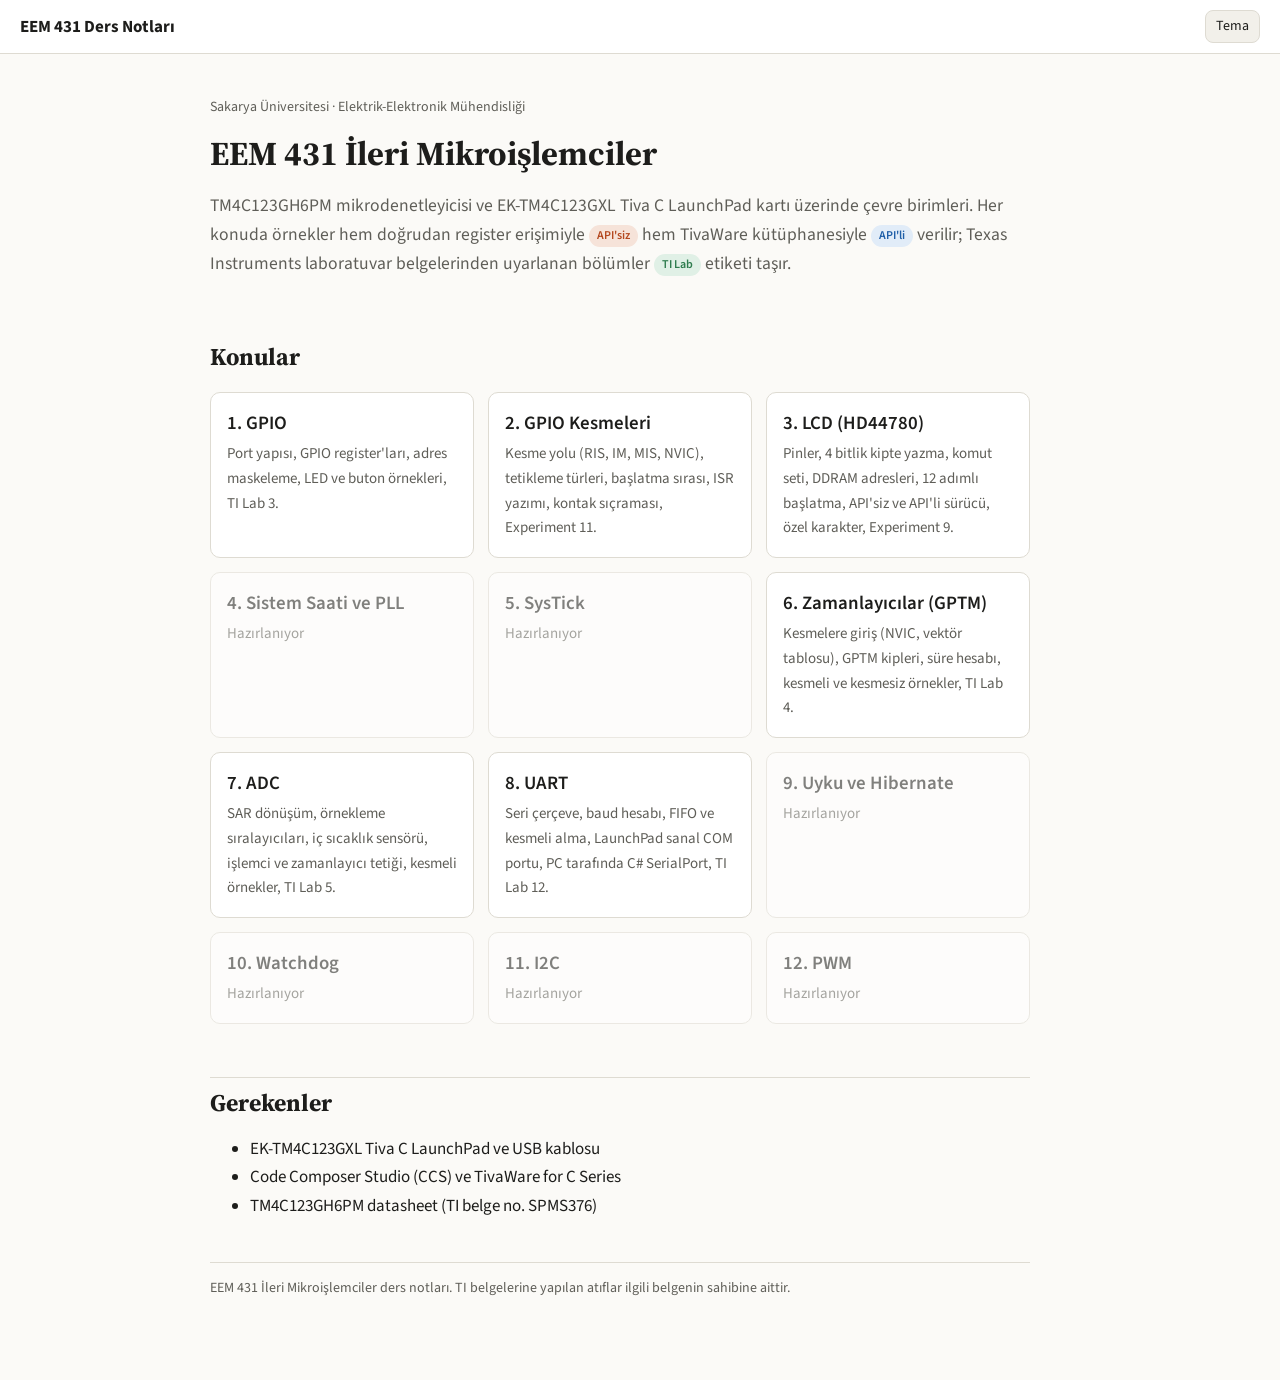
==== index.html @ 69fefe4c "LCD ders notu: HD44780 pinleri, 4 bitlik yazma, komut seti, DDRAM, başlatma, sürücüler, Experiment 9" ====
<!doctype html>
<html lang="tr">
<head>
<meta charset="utf-8">
<meta name="viewport" content="width=device-width,initial-scale=1">
<title>EEM 431 Ders Notları</title>
<meta name="description" content="EEM 431 İleri Mikroişlemciler — TM4C123GH6PM (Tiva C LaunchPad) ders notları: API'li ve API'siz örneklerle çevre birimleri.">
<link rel="preconnect" href="https://fonts.googleapis.com">
<link href="https://fonts.googleapis.com/css2?family=JetBrains+Mono:wght@400;600&family=Source+Sans+3:wght@400;600;700&family=Source+Serif+4:wght@700&display=swap" rel="stylesheet">
<link rel="stylesheet" href="assets/style.css">
<script src="assets/site.js" defer></script>
</head>
<body>
<header class="topbar"><a class="brand" href="./">EEM 431 Ders Notları</a><span class="spacer"></span><button class="theme-btn" type="button">Tema</button></header>
<div class="layout" style="grid-template-columns:minmax(0,1fr);max-width:900px">
<main>
  <p class="meta">Sakarya Üniversitesi · Elektrik-Elektronik Mühendisliği</p>
  <h1>EEM 431 İleri Mikroişlemciler</h1>
  <p class="lead">TM4C123GH6PM mikrodenetleyicisi ve EK-TM4C123GXL Tiva C LaunchPad kartı üzerinde çevre birimleri. Her konuda örnekler hem doğrudan register erişimiyle <span class="tag reg">API'siz</span> hem TivaWare kütüphanesiyle <span class="tag api">API'li</span> verilir; Texas Instruments laboratuvar belgelerinden uyarlanan bölümler <span class="tag ti">TI Lab</span> etiketi taşır.</p>

  <h2 style="border-top:0">Konular</h2>
  <div class="cards">
    <a class="card" href="gpio/"><h3>1. GPIO</h3><p>Port yapısı, GPIO register'ları, adres maskeleme, LED ve buton örnekleri, TI Lab 3.</p></a>
    <a class="card" href="gpio-kesme/"><h3>2. GPIO Kesmeleri</h3><p>Kesme yolu (RIS, IM, MIS, NVIC), tetikleme türleri, başlatma sırası, ISR yazımı, kontak sıçraması, Experiment 11.</p></a>
    <a class="card" href="lcd/"><h3>3. LCD (HD44780)</h3><p>Pinler, 4 bitlik kipte yazma, komut seti, DDRAM adresleri, 12 adımlı başlatma, API'siz ve API'li sürücü, özel karakter, Experiment 9.</p></a>
    <div class="card soon"><h3>4. Sistem Saati ve PLL</h3><p>Hazırlanıyor</p></div>
    <div class="card soon"><h3>5. SysTick</h3><p>Hazırlanıyor</p></div>
    <a class="card" href="timer/"><h3>6. Zamanlayıcılar (GPTM)</h3><p>Kesmelere giriş (NVIC, vektör tablosu), GPTM kipleri, süre hesabı, kesmeli ve kesmesiz örnekler, TI Lab 4.</p></a>
    <a class="card" href="adc/"><h3>7. ADC</h3><p>SAR dönüşüm, örnekleme sıralayıcıları, iç sıcaklık sensörü, işlemci ve zamanlayıcı tetiği, kesmeli örnekler, TI Lab 5.</p></a>
    <a class="card" href="uart/"><h3>8. UART</h3><p>Seri çerçeve, baud hesabı, FIFO ve kesmeli alma, LaunchPad sanal COM portu, PC tarafında C# SerialPort, TI Lab 12.</p></a>
    <div class="card soon"><h3>9. Uyku ve Hibernate</h3><p>Hazırlanıyor</p></div>
    <div class="card soon"><h3>10. Watchdog</h3><p>Hazırlanıyor</p></div>
    <div class="card soon"><h3>11. I2C</h3><p>Hazırlanıyor</p></div>
    <div class="card soon"><h3>12. PWM</h3><p>Hazırlanıyor</p></div>
  </div>

  <h2>Gerekenler</h2>
  <ul>
    <li>EK-TM4C123GXL Tiva C LaunchPad ve USB kablosu</li>
    <li>Code Composer Studio (CCS) ve TivaWare for C Series</li>
    <li>TM4C123GH6PM datasheet (TI belge no. SPMS376)</li>
  </ul>
  <footer>EEM 431 İleri Mikroişlemciler ders notları. TI belgelerine yapılan atıflar ilgili belgenin sahibine aittir.</footer>
</main>
</div>
</body>
</html>
---- assets/style.css ----
/* EEM 431 ders notları — ortak stil */
:root{
  --bg:#fbfaf7; --surface:#ffffff; --surface-2:#f2f0ea; --text:#1d1d1b; --muted:#5f5e58;
  --line:#dedbd2; --accent:#b4481f; --accent-soft:#f6e3d9; --link:#1f5fa8;
  --ok:#2f7d4f; --ok-soft:#e0f0e6; --warn:#9a6a00; --warn-soft:#fbf0d4; --info:#1f5fa8; --info-soft:#e1ecf8;
  --code-bg:#f5f3ee; --code-text:#2a2a28;
  --fig-stroke:#2b2b29; --fig-fill:#ffffff; --fig-fill-2:#efece4; --fig-accent:#b4481f; --fig-blue:#1f5fa8; --fig-green:#2f7d4f; --fig-muted:#76746c;
  --mono:"JetBrains Mono",ui-monospace,SFMono-Regular,Menlo,Consolas,monospace;
  --sans:"Source Sans 3",system-ui,-apple-system,"Segoe UI",Roboto,sans-serif;
  --serif:"Source Serif 4",Georgia,serif;
}
@media (prefers-color-scheme: dark){
  :root:not([data-theme="light"]){
    --bg:#161614; --surface:#1e1e1c; --surface-2:#262624; --text:#ecebe6; --muted:#a6a49c;
    --line:#3a3936; --accent:#e9875d; --accent-soft:#3b2a22; --link:#7fb2ec;
    --ok:#7cc79a; --ok-soft:#1f3328; --warn:#e3b65a; --warn-soft:#352c17; --info:#7fb2ec; --info-soft:#1d2a3a;
    --code-bg:#22221f; --code-text:#e4e2dc;
    --fig-stroke:#e4e2dc; --fig-fill:#1e1e1c; --fig-fill-2:#2c2b28; --fig-accent:#e9875d; --fig-blue:#7fb2ec; --fig-green:#7cc79a; --fig-muted:#a6a49c;
  }
}
:root[data-theme="dark"]{
  --bg:#161614; --surface:#1e1e1c; --surface-2:#262624; --text:#ecebe6; --muted:#a6a49c;
  --line:#3a3936; --accent:#e9875d; --accent-soft:#3b2a22; --link:#7fb2ec;
  --ok:#7cc79a; --ok-soft:#1f3328; --warn:#e3b65a; --warn-soft:#352c17; --info:#7fb2ec; --info-soft:#1d2a3a;
  --code-bg:#22221f; --code-text:#e4e2dc;
  --fig-stroke:#e4e2dc; --fig-fill:#1e1e1c; --fig-fill-2:#2c2b28; --fig-accent:#e9875d; --fig-blue:#7fb2ec; --fig-green:#7cc79a; --fig-muted:#a6a49c;
}
*{box-sizing:border-box}
html{scroll-behavior:smooth;scroll-padding-top:72px}
body{margin:0;font-variant-ligatures:no-common-ligatures;background:var(--bg);color:var(--text);font:17px/1.65 var(--sans);-webkit-text-size-adjust:100%}
a{color:var(--link)}
.topbar{position:sticky;top:0;z-index:10;display:flex;align-items:center;gap:12px;padding:10px 20px;background:var(--surface);border-bottom:1px solid var(--line)}
.topbar .brand{font-weight:700;text-decoration:none;color:var(--text);white-space:nowrap}
.topbar .crumb{color:var(--muted);font-size:15px;overflow:hidden;text-overflow:ellipsis;white-space:nowrap}
.topbar .spacer{flex:1}
.theme-btn{border:1px solid var(--line);background:var(--surface-2);color:var(--text);border-radius:8px;padding:4px 10px;font:inherit;font-size:14px;cursor:pointer}
.layout{display:grid;grid-template-columns:250px minmax(0,1fr);gap:40px;max-width:1180px;margin:0 auto;padding:28px 20px 80px}
.toc{position:sticky;top:76px;align-self:start;max-height:calc(100vh - 96px);overflow:auto;font-size:15px}
.toc h2{font-size:13px;text-transform:uppercase;letter-spacing:.06em;color:var(--muted);margin:0 0 8px}
.toc ol{list-style:none;margin:0;padding:0}
.toc li a{display:block;padding:4px 10px;border-left:2px solid var(--line);color:var(--muted);text-decoration:none}
.toc li a:hover,.toc li a.active{color:var(--accent);border-left-color:var(--accent)}
.toc li li a{padding-left:22px;font-size:14px}
main{min-width:0;max-width:820px}
h1{font:700 2.1rem/1.2 var(--serif);margin:.2em 0 .3em}
h2{font:700 1.5rem/1.3 var(--serif);margin:2.2em 0 .6em;padding-top:.4em;border-top:1px solid var(--line)}
h3{font:600 1.18rem/1.35 var(--sans);margin:1.8em 0 .5em}
h4{font:600 1rem/1.4 var(--sans);margin:1.4em 0 .4em;color:var(--muted)}
.lead{font-size:1.1rem;color:var(--muted)}
.meta{color:var(--muted);font-size:14px}
code{font:0.88em var(--mono);font-variant-ligatures:none;background:var(--code-bg);padding:.1em .35em;border-radius:4px;overflow-wrap:anywhere}
pre{font-variant-ligatures:none;background:var(--code-bg);color:var(--code-text);border:1px solid var(--line);border-radius:10px;padding:14px 16px;overflow:auto;font:14px/1.55 var(--mono);margin:.8em 0 1.2em}
pre code{background:none;padding:0;font-size:inherit;overflow-wrap:normal}
/* highlight.js renkleri — tema değişkenlerine bağlı (ayrı hljs teması yüklenmez) */
:root{--hl-kw:#a1349a;--hl-type:#1f5fa8;--hl-str:#2f7d4f;--hl-num:#b4481f;--hl-com:#7a786f;--hl-meta:#8a5a00;--hl-fn:#5b3fb0}
@media (prefers-color-scheme: dark){:root:not([data-theme="light"]){--hl-kw:#e08bd8;--hl-type:#7fb2ec;--hl-str:#8fd1a6;--hl-num:#f0a07a;--hl-com:#8f8d85;--hl-meta:#e3b65a;--hl-fn:#b9a4f5}}
:root[data-theme="dark"]{--hl-kw:#e08bd8;--hl-type:#7fb2ec;--hl-str:#8fd1a6;--hl-num:#f0a07a;--hl-com:#8f8d85;--hl-meta:#e3b65a;--hl-fn:#b9a4f5}
.hljs{background:none;color:var(--code-text)}
.hljs-keyword,.hljs-built_in,.hljs-literal{color:var(--hl-kw)}
.hljs-type{color:var(--hl-type)}
.hljs-string{color:var(--hl-str)}
.hljs-number{color:var(--hl-num)}
.hljs-comment{color:var(--hl-com);font-style:italic}
.hljs-meta,.hljs-meta .hljs-keyword{color:var(--hl-meta)}
.hljs-meta .hljs-string{color:var(--hl-str)}
.hljs-title,.hljs-title.function_{color:var(--hl-fn)}
.code-head{display:flex;justify-content:space-between;align-items:center;gap:8px;margin:1.2em 0 -.6em;font-size:13px;color:var(--muted)}
.code-head .file{font-family:var(--mono)}
.tag{display:inline-block;font-size:12px;font-weight:600;padding:1px 8px;border-radius:999px;vertical-align:middle}
.tag.reg{background:var(--accent-soft);color:var(--accent)}
.tag.api{background:var(--info-soft);color:var(--info)}
.tag.ti{background:var(--ok-soft);color:var(--ok)}
.box{border:1px solid var(--line);border-left:4px solid var(--info);background:var(--info-soft);border-radius:8px;padding:12px 16px;margin:1.2em 0}
.box>:first-child{margin-top:0}.box>:last-child{margin-bottom:0}
.box.goal{border-left-color:var(--accent);background:var(--accent-soft)}
.box.warn{border-left-color:var(--warn);background:var(--warn-soft)}
.box.ok{border-left-color:var(--ok);background:var(--ok-soft)}
.box .box-title{font-weight:700;display:block;margin-bottom:4px}
table{border-collapse:collapse;width:100%;margin:1em 0 1.4em;font-size:15px;display:block;overflow-x:auto}
th,td{border:1px solid var(--line);padding:6px 10px;text-align:left;vertical-align:top}
th{background:var(--surface-2)}
figure{margin:1.6em 0;background:var(--surface);border:1px solid var(--line);border-radius:10px;padding:14px}
figure svg,figure img{display:block;width:100%;height:auto;max-width:100%}
figure svg text{font-variant-ligatures:none}
.fig-scroll-hint{display:none;font-size:13px;color:var(--muted);margin:0 0 6px}
figcaption{font-size:14px;color:var(--muted);margin-top:8px}
.compare{display:grid;grid-template-columns:1fr 1fr;gap:16px}
.compare>div{min-width:0}
.cards{display:grid;grid-template-columns:repeat(auto-fill,minmax(240px,1fr));gap:14px;margin:1.2em 0}
.card{display:block;background:var(--surface);border:1px solid var(--line);border-radius:10px;padding:16px;text-decoration:none;color:var(--text)}
.card:hover{border-color:var(--accent)}
.card.soon{opacity:.55;pointer-events:none}
.card h3{margin:.1em 0 .3em}
.card p{margin:0;color:var(--muted);font-size:15px}
footer{border-top:1px solid var(--line);margin-top:3em;padding-top:1em;color:var(--muted);font-size:14px}
@media (max-width:900px){
  .layout{grid-template-columns:minmax(0,1fr);gap:0;padding:20px 16px 60px}
  .toc{position:static;max-height:none;border:1px solid var(--line);border-radius:10px;padding:12px;margin-bottom:20px;background:var(--surface)}
  .compare{grid-template-columns:minmax(0,1fr)}
  h1{font-size:1.7rem}
  .topbar{padding:10px 16px}
  .topbar .crumb{display:none}
}
@media (max-width:600px){
  figure{overflow-x:auto}
  figure svg,figure img.fig{min-width:620px}
  figure figcaption{position:sticky;left:0;max-width:calc(100vw - 62px)}
}
@media print{.topbar,.toc{display:none}.layout{display:block}pre{white-space:pre-wrap}}
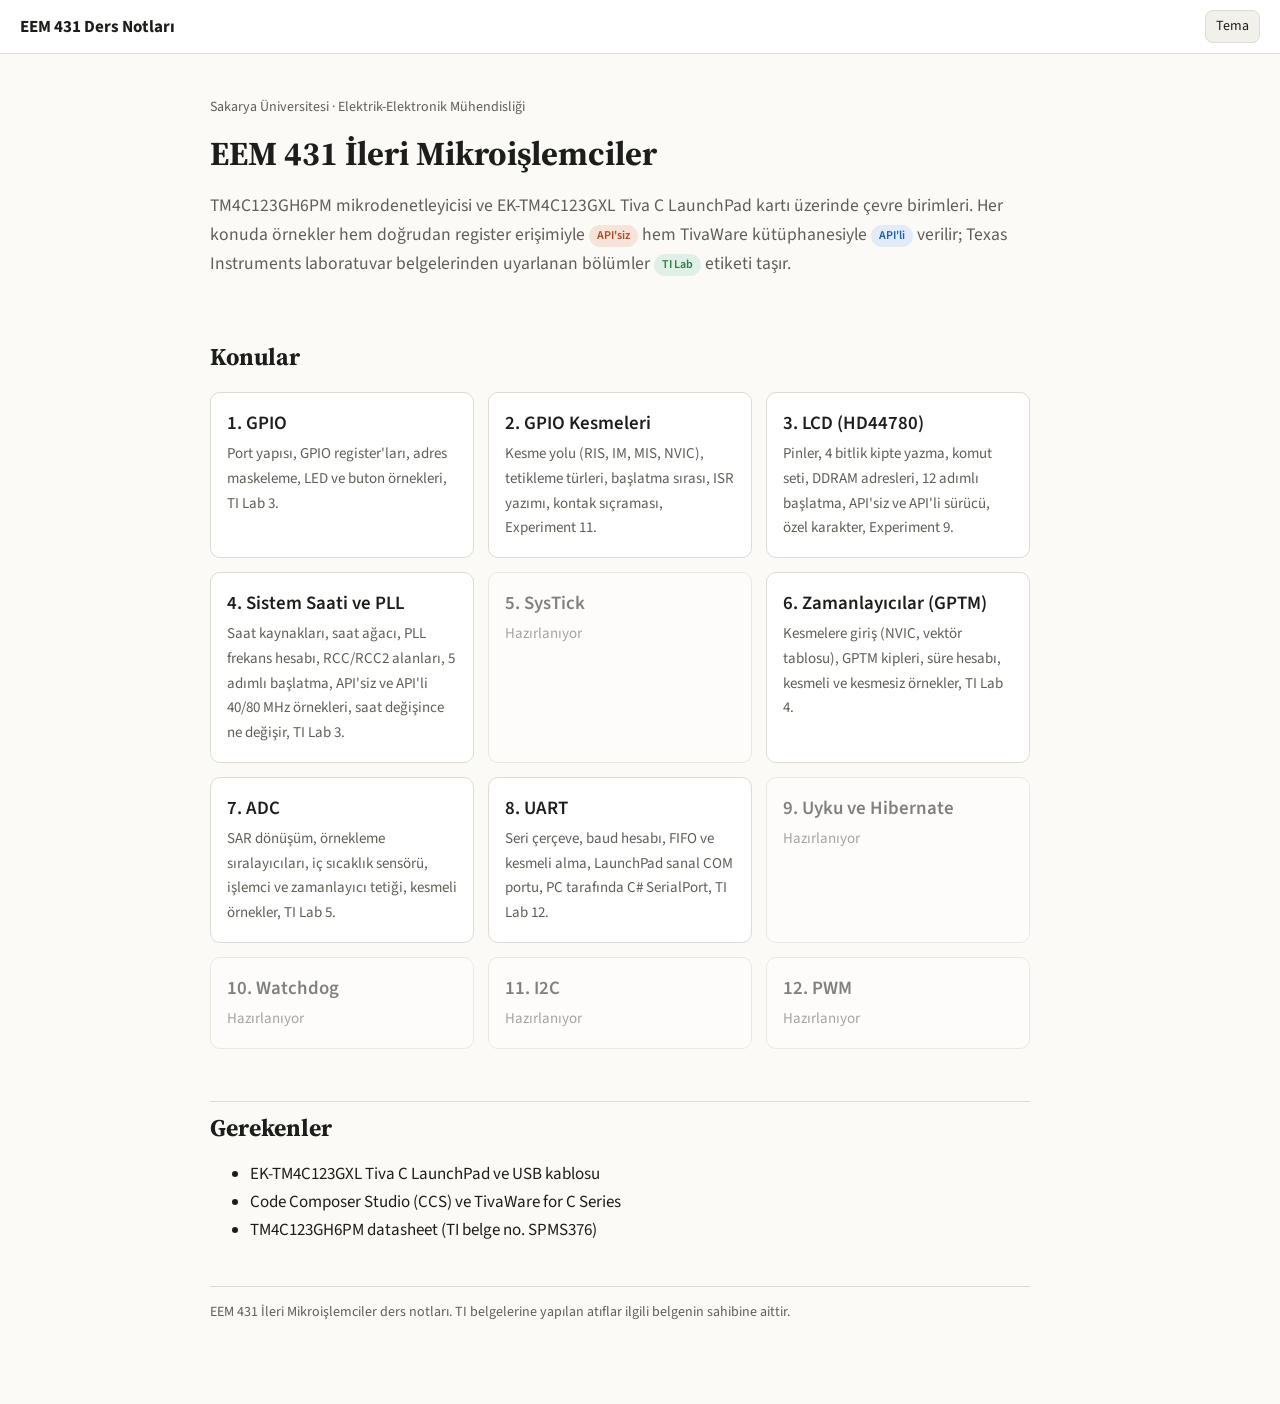
==== commit 4ae9461f: "Sistem Saati ve PLL ders notu: saat kaynakları, saat ağacı, PLL frekans hesabı, RCC/RCC2, başlatma, " ====
--- a/index.html
+++ b/index.html
@@ -23,7 +23,7 @@
     <a class="card" href="gpio/"><h3>1. GPIO</h3><p>Port yapısı, GPIO register'ları, adres maskeleme, LED ve buton örnekleri, TI Lab 3.</p></a>
     <a class="card" href="gpio-kesme/"><h3>2. GPIO Kesmeleri</h3><p>Kesme yolu (RIS, IM, MIS, NVIC), tetikleme türleri, başlatma sırası, ISR yazımı, kontak sıçraması, Experiment 11.</p></a>
     <a class="card" href="lcd/"><h3>3. LCD (HD44780)</h3><p>Pinler, 4 bitlik kipte yazma, komut seti, DDRAM adresleri, 12 adımlı başlatma, API'siz ve API'li sürücü, özel karakter, Experiment 9.</p></a>
-    <div class="card soon"><h3>4. Sistem Saati ve PLL</h3><p>Hazırlanıyor</p></div>
+    <a class="card" href="saat-pll/"><h3>4. Sistem Saati ve PLL</h3><p>Saat kaynakları, saat ağacı, PLL frekans hesabı, RCC/RCC2 alanları, 5 adımlı başlatma, API'siz ve API'li 40/80 MHz örnekleri, saat değişince ne değişir, TI Lab 3.</p></a>
     <div class="card soon"><h3>5. SysTick</h3><p>Hazırlanıyor</p></div>
     <a class="card" href="timer/"><h3>6. Zamanlayıcılar (GPTM)</h3><p>Kesmelere giriş (NVIC, vektör tablosu), GPTM kipleri, süre hesabı, kesmeli ve kesmesiz örnekler, TI Lab 4.</p></a>
     <a class="card" href="adc/"><h3>7. ADC</h3><p>SAR dönüşüm, örnekleme sıralayıcıları, iç sıcaklık sensörü, işlemci ve zamanlayıcı tetiği, kesmeli örnekler, TI Lab 5.</p></a>
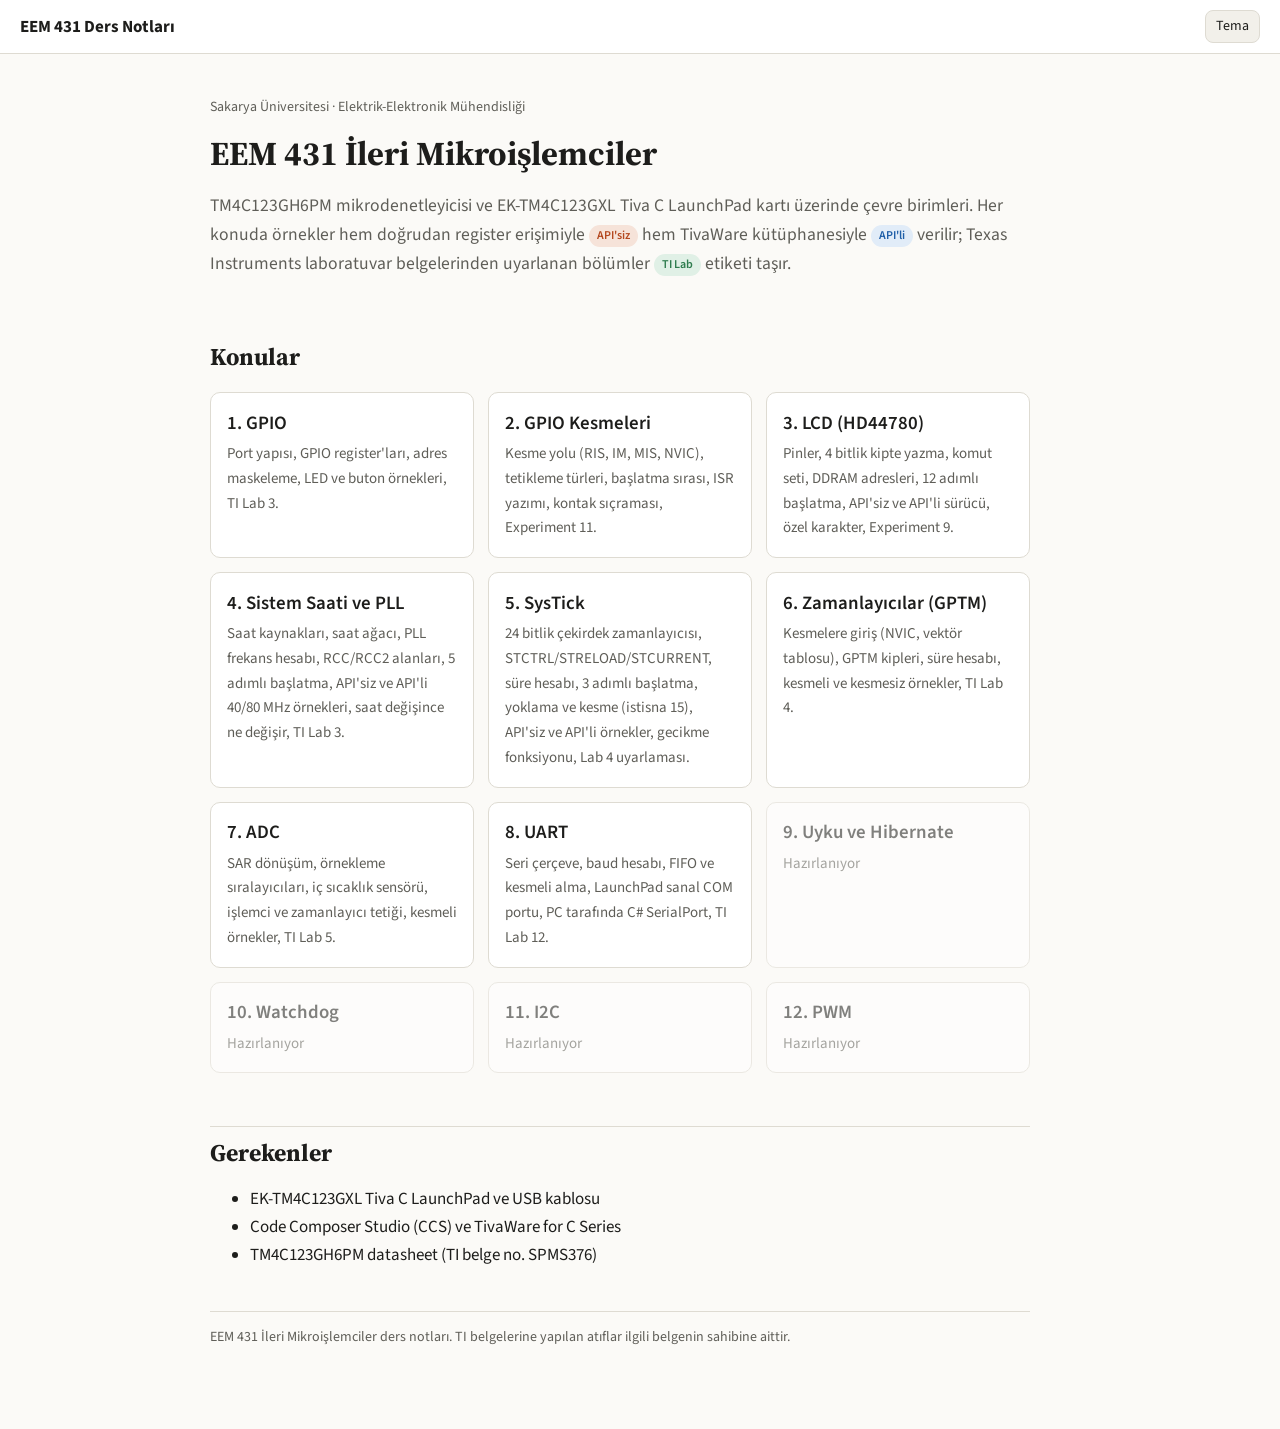
==== commit 495d09e9: "SysTick ders notu: registerlar, süre hesabı, başlatma, yoklama ve kesme, API'siz ve API'li örnekler," ====
--- a/index.html
+++ b/index.html
@@ -24,7 +24,7 @@
     <a class="card" href="gpio-kesme/"><h3>2. GPIO Kesmeleri</h3><p>Kesme yolu (RIS, IM, MIS, NVIC), tetikleme türleri, başlatma sırası, ISR yazımı, kontak sıçraması, Experiment 11.</p></a>
     <a class="card" href="lcd/"><h3>3. LCD (HD44780)</h3><p>Pinler, 4 bitlik kipte yazma, komut seti, DDRAM adresleri, 12 adımlı başlatma, API'siz ve API'li sürücü, özel karakter, Experiment 9.</p></a>
     <a class="card" href="saat-pll/"><h3>4. Sistem Saati ve PLL</h3><p>Saat kaynakları, saat ağacı, PLL frekans hesabı, RCC/RCC2 alanları, 5 adımlı başlatma, API'siz ve API'li 40/80 MHz örnekleri, saat değişince ne değişir, TI Lab 3.</p></a>
-    <div class="card soon"><h3>5. SysTick</h3><p>Hazırlanıyor</p></div>
+    <a class="card" href="systick/"><h3>5. SysTick</h3><p>24 bitlik çekirdek zamanlayıcısı, STCTRL/STRELOAD/STCURRENT, süre hesabı, 3 adımlı başlatma, yoklama ve kesme (istisna 15), API'siz ve API'li örnekler, gecikme fonksiyonu, Lab 4 uyarlaması.</p></a>
     <a class="card" href="timer/"><h3>6. Zamanlayıcılar (GPTM)</h3><p>Kesmelere giriş (NVIC, vektör tablosu), GPTM kipleri, süre hesabı, kesmeli ve kesmesiz örnekler, TI Lab 4.</p></a>
     <a class="card" href="adc/"><h3>7. ADC</h3><p>SAR dönüşüm, örnekleme sıralayıcıları, iç sıcaklık sensörü, işlemci ve zamanlayıcı tetiği, kesmeli örnekler, TI Lab 5.</p></a>
     <a class="card" href="uart/"><h3>8. UART</h3><p>Seri çerçeve, baud hesabı, FIFO ve kesmeli alma, LaunchPad sanal COM portu, PC tarafında C# SerialPort, TI Lab 12.</p></a>
--- a/assets/style.css
+++ b/assets/style.css
@@ -65,7 +65,7 @@
 .hljs-meta .hljs-string{color:var(--hl-str)}
 .hljs-title,.hljs-title.function_{color:var(--hl-fn)}
 .code-head{display:flex;justify-content:space-between;align-items:center;gap:8px;margin:1.2em 0 -.6em;font-size:13px;color:var(--muted)}
-.code-head .file{font-family:var(--mono)}
+.code-head .file{font-family:var(--mono);min-width:0;overflow-wrap:anywhere}
 .tag{display:inline-block;font-size:12px;font-weight:600;padding:1px 8px;border-radius:999px;vertical-align:middle}
 .tag.reg{background:var(--accent-soft);color:var(--accent)}
 .tag.api{background:var(--info-soft);color:var(--info)}
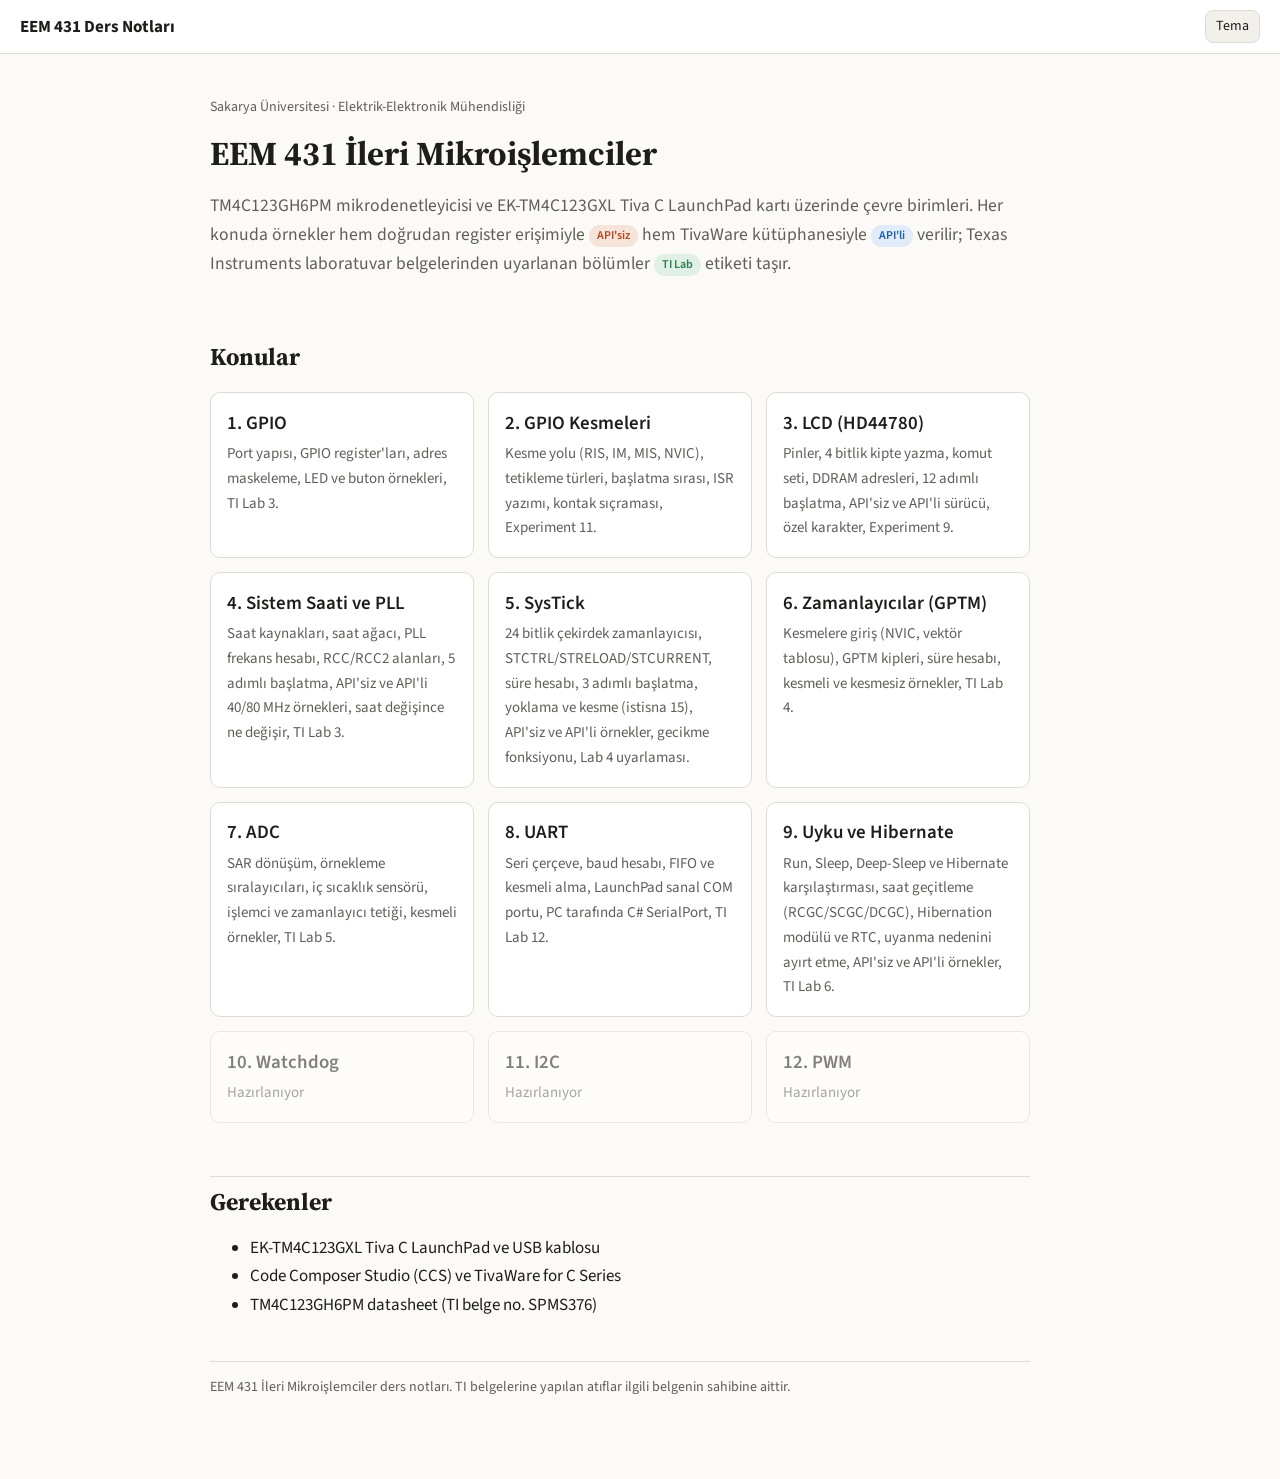
==== commit f6a455e0: "Uyku/Hibernate ders notu: Run/Sleep/Deep-Sleep/Hibernate, saat geçitleme, Hibernation modülü ve RTC," ====
--- a/index.html
+++ b/index.html
@@ -28,7 +28,7 @@
     <a class="card" href="timer/"><h3>6. Zamanlayıcılar (GPTM)</h3><p>Kesmelere giriş (NVIC, vektör tablosu), GPTM kipleri, süre hesabı, kesmeli ve kesmesiz örnekler, TI Lab 4.</p></a>
     <a class="card" href="adc/"><h3>7. ADC</h3><p>SAR dönüşüm, örnekleme sıralayıcıları, iç sıcaklık sensörü, işlemci ve zamanlayıcı tetiği, kesmeli örnekler, TI Lab 5.</p></a>
     <a class="card" href="uart/"><h3>8. UART</h3><p>Seri çerçeve, baud hesabı, FIFO ve kesmeli alma, LaunchPad sanal COM portu, PC tarafında C# SerialPort, TI Lab 12.</p></a>
-    <div class="card soon"><h3>9. Uyku ve Hibernate</h3><p>Hazırlanıyor</p></div>
+    <a class="card" href="uyku-hibernate/"><h3>9. Uyku ve Hibernate</h3><p>Run, Sleep, Deep-Sleep ve Hibernate karşılaştırması, saat geçitleme (RCGC/SCGC/DCGC), Hibernation modülü ve RTC, uyanma nedenini ayırt etme, API'siz ve API'li örnekler, TI Lab 6.</p></a>
     <div class="card soon"><h3>10. Watchdog</h3><p>Hazırlanıyor</p></div>
     <div class="card soon"><h3>11. I2C</h3><p>Hazırlanıyor</p></div>
     <div class="card soon"><h3>12. PWM</h3><p>Hazırlanıyor</p></div>
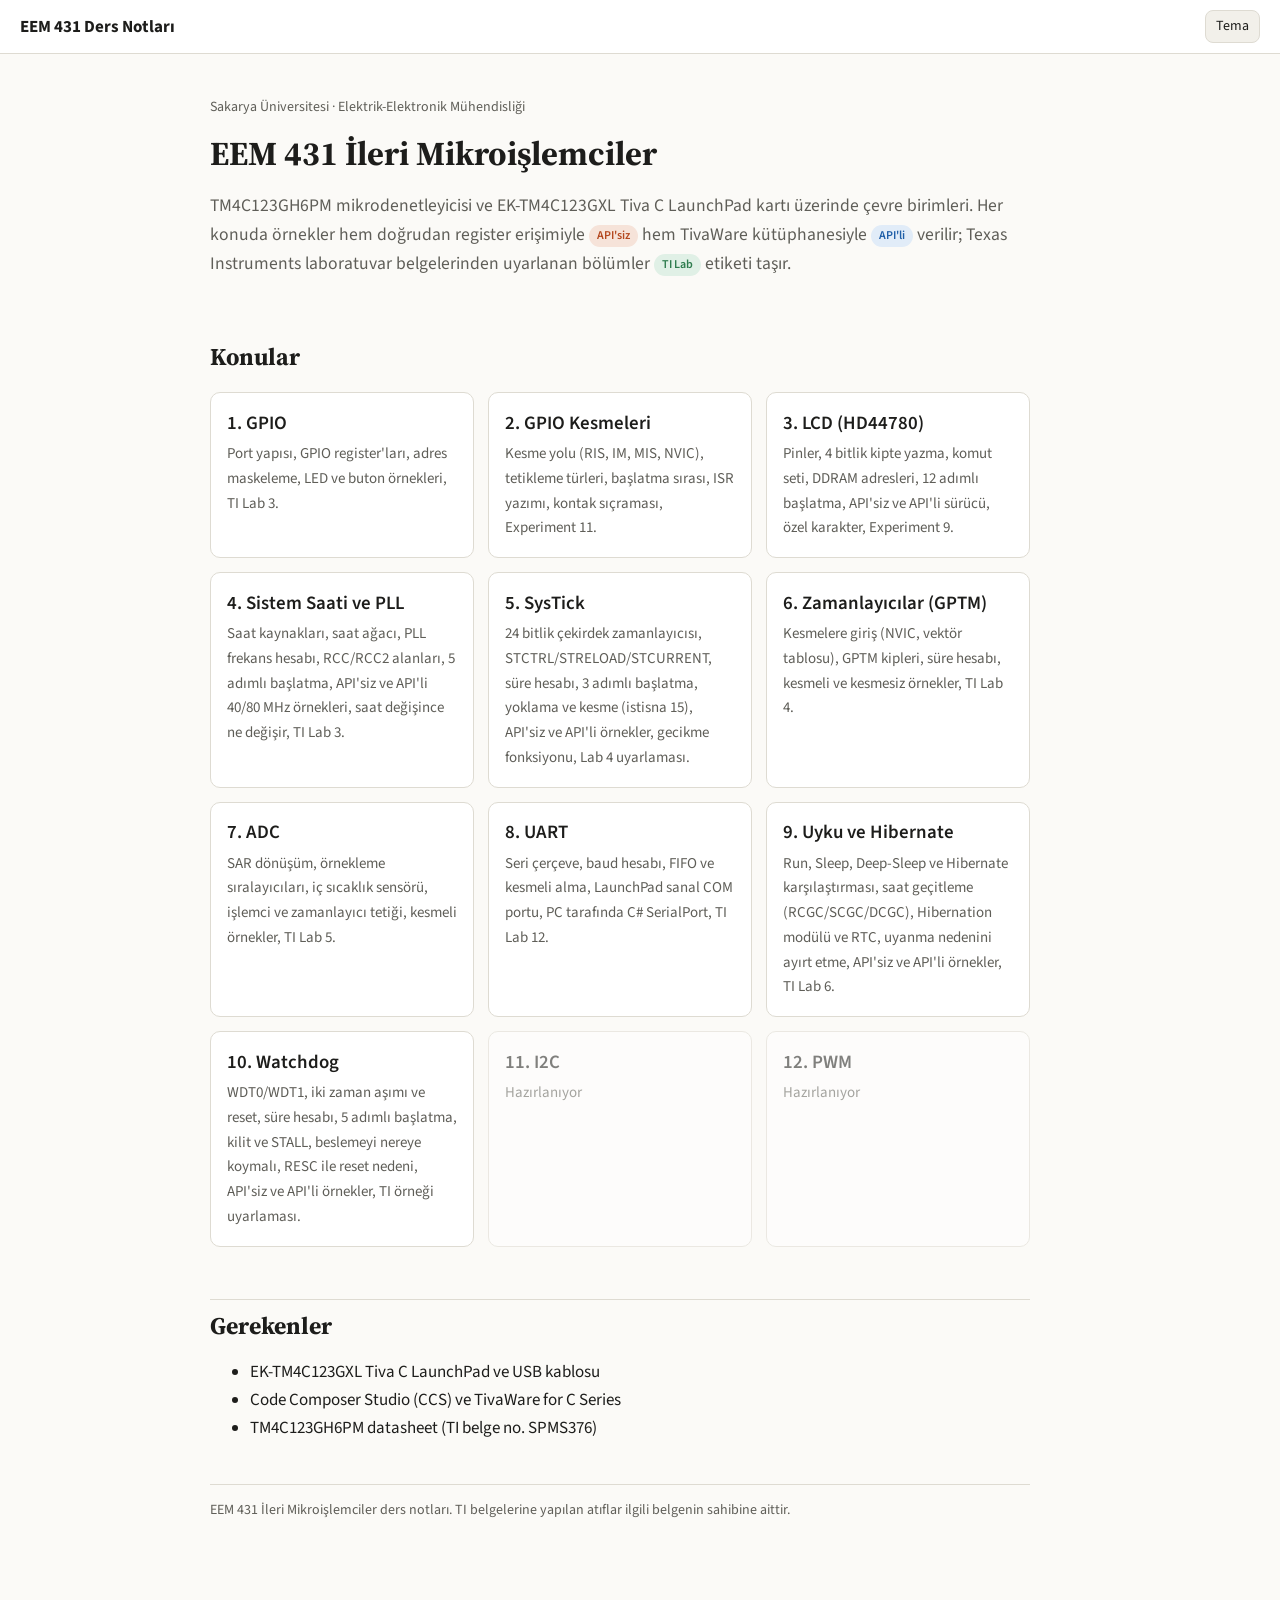
==== commit 12b22da7: "Watchdog ders notu: WDT0/WDT1, iki zaman aşımı, başlatma, kilit ve STALL, besleme yeri, RESC, TI örn" ====
--- a/index.html
+++ b/index.html
@@ -29,7 +29,7 @@
     <a class="card" href="adc/"><h3>7. ADC</h3><p>SAR dönüşüm, örnekleme sıralayıcıları, iç sıcaklık sensörü, işlemci ve zamanlayıcı tetiği, kesmeli örnekler, TI Lab 5.</p></a>
     <a class="card" href="uart/"><h3>8. UART</h3><p>Seri çerçeve, baud hesabı, FIFO ve kesmeli alma, LaunchPad sanal COM portu, PC tarafında C# SerialPort, TI Lab 12.</p></a>
     <a class="card" href="uyku-hibernate/"><h3>9. Uyku ve Hibernate</h3><p>Run, Sleep, Deep-Sleep ve Hibernate karşılaştırması, saat geçitleme (RCGC/SCGC/DCGC), Hibernation modülü ve RTC, uyanma nedenini ayırt etme, API'siz ve API'li örnekler, TI Lab 6.</p></a>
-    <div class="card soon"><h3>10. Watchdog</h3><p>Hazırlanıyor</p></div>
+    <a class="card" href="watchdog/"><h3>10. Watchdog</h3><p>WDT0/WDT1, iki zaman aşımı ve reset, süre hesabı, 5 adımlı başlatma, kilit ve STALL, beslemeyi nereye koymalı, RESC ile reset nedeni, API'siz ve API'li örnekler, TI örneği uyarlaması.</p></a>
     <div class="card soon"><h3>11. I2C</h3><p>Hazırlanıyor</p></div>
     <div class="card soon"><h3>12. PWM</h3><p>Hazırlanıyor</p></div>
   </div>
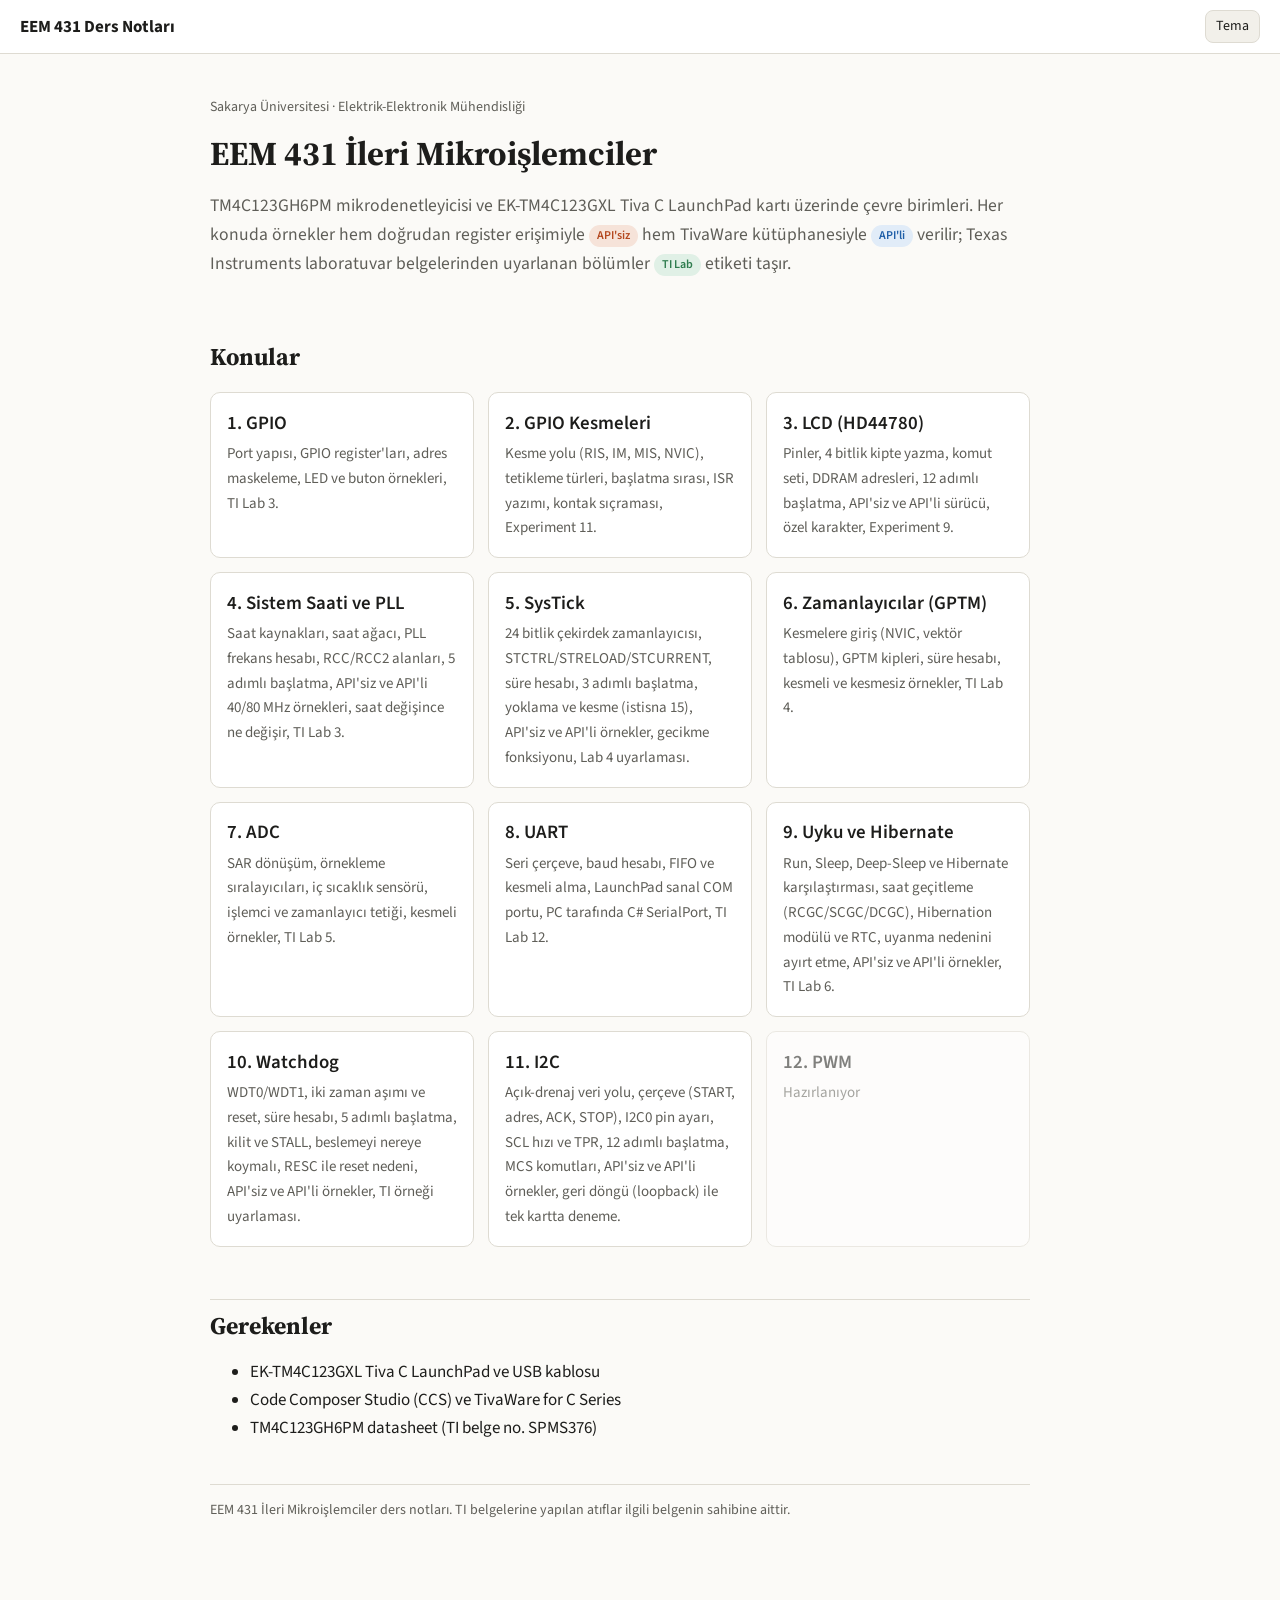
==== commit b017dedf: "I2C ders notu: veri yolu ve çerçeve, I2C0 pin ayarı, SCL/TPR, başlatma, MCS komutları, loopback uyar" ====
--- a/index.html
+++ b/index.html
@@ -30,7 +30,7 @@
     <a class="card" href="uart/"><h3>8. UART</h3><p>Seri çerçeve, baud hesabı, FIFO ve kesmeli alma, LaunchPad sanal COM portu, PC tarafında C# SerialPort, TI Lab 12.</p></a>
     <a class="card" href="uyku-hibernate/"><h3>9. Uyku ve Hibernate</h3><p>Run, Sleep, Deep-Sleep ve Hibernate karşılaştırması, saat geçitleme (RCGC/SCGC/DCGC), Hibernation modülü ve RTC, uyanma nedenini ayırt etme, API'siz ve API'li örnekler, TI Lab 6.</p></a>
     <a class="card" href="watchdog/"><h3>10. Watchdog</h3><p>WDT0/WDT1, iki zaman aşımı ve reset, süre hesabı, 5 adımlı başlatma, kilit ve STALL, beslemeyi nereye koymalı, RESC ile reset nedeni, API'siz ve API'li örnekler, TI örneği uyarlaması.</p></a>
-    <div class="card soon"><h3>11. I2C</h3><p>Hazırlanıyor</p></div>
+    <a class="card" href="i2c/"><h3>11. I2C</h3><p>Açık-drenaj veri yolu, çerçeve (START, adres, ACK, STOP), I2C0 pin ayarı, SCL hızı ve TPR, 12 adımlı başlatma, MCS komutları, API'siz ve API'li örnekler, geri döngü (loopback) ile tek kartta deneme.</p></a>
     <div class="card soon"><h3>12. PWM</h3><p>Hazırlanıyor</p></div>
   </div>
 
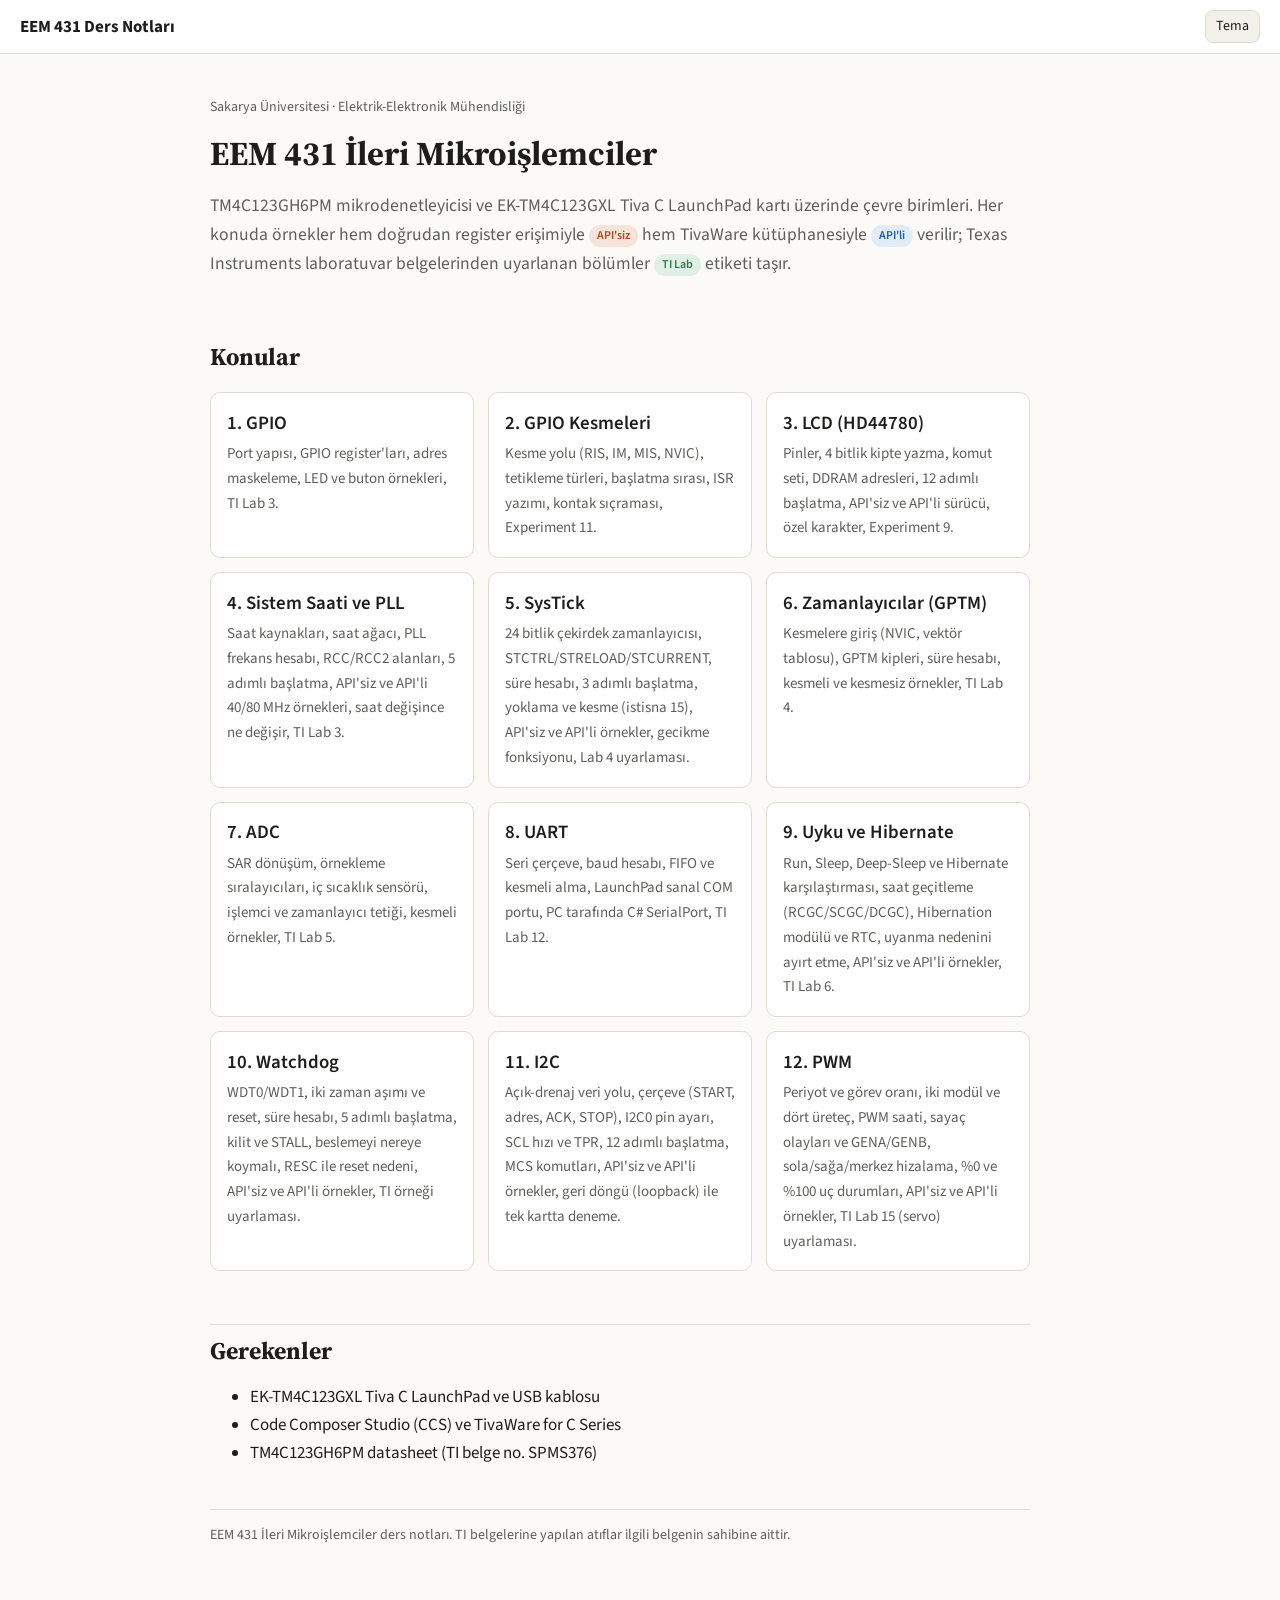
==== commit 30c8bc2a: "PWM notu: üreteç, sayaç olayları, hizalama, uç durumlar, örnekler ve TI Lab 15 uyarlaması Co-Authore" ====
--- a/index.html
+++ b/index.html
@@ -31,7 +31,7 @@
     <a class="card" href="uyku-hibernate/"><h3>9. Uyku ve Hibernate</h3><p>Run, Sleep, Deep-Sleep ve Hibernate karşılaştırması, saat geçitleme (RCGC/SCGC/DCGC), Hibernation modülü ve RTC, uyanma nedenini ayırt etme, API'siz ve API'li örnekler, TI Lab 6.</p></a>
     <a class="card" href="watchdog/"><h3>10. Watchdog</h3><p>WDT0/WDT1, iki zaman aşımı ve reset, süre hesabı, 5 adımlı başlatma, kilit ve STALL, beslemeyi nereye koymalı, RESC ile reset nedeni, API'siz ve API'li örnekler, TI örneği uyarlaması.</p></a>
     <a class="card" href="i2c/"><h3>11. I2C</h3><p>Açık-drenaj veri yolu, çerçeve (START, adres, ACK, STOP), I2C0 pin ayarı, SCL hızı ve TPR, 12 adımlı başlatma, MCS komutları, API'siz ve API'li örnekler, geri döngü (loopback) ile tek kartta deneme.</p></a>
-    <div class="card soon"><h3>12. PWM</h3><p>Hazırlanıyor</p></div>
+    <a class="card" href="pwm/"><h3>12. PWM</h3><p>Periyot ve görev oranı, iki modül ve dört üreteç, PWM saati, sayaç olayları ve GENA/GENB, sola/sağa/merkez hizalama, %0 ve %100 uç durumları, API'siz ve API'li örnekler, TI Lab 15 (servo) uyarlaması.</p></a>
   </div>
 
   <h2>Gerekenler</h2>
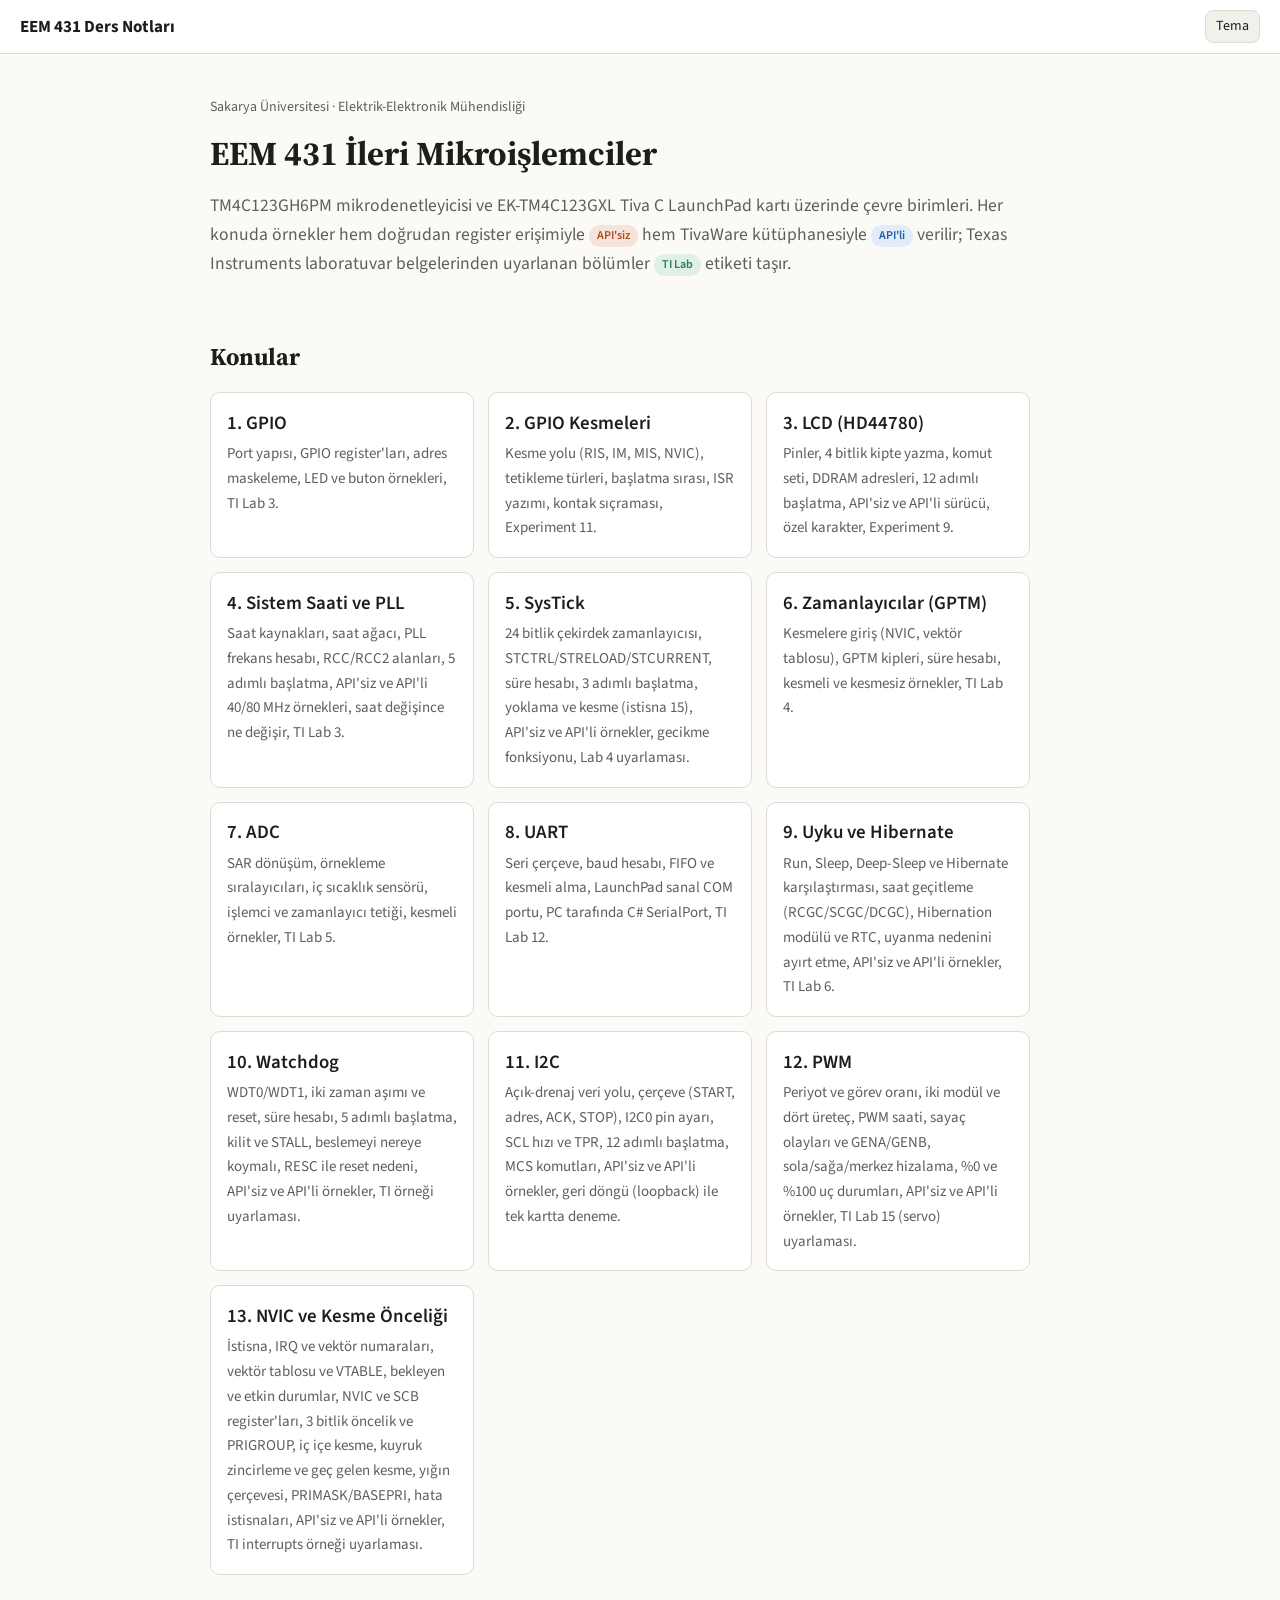
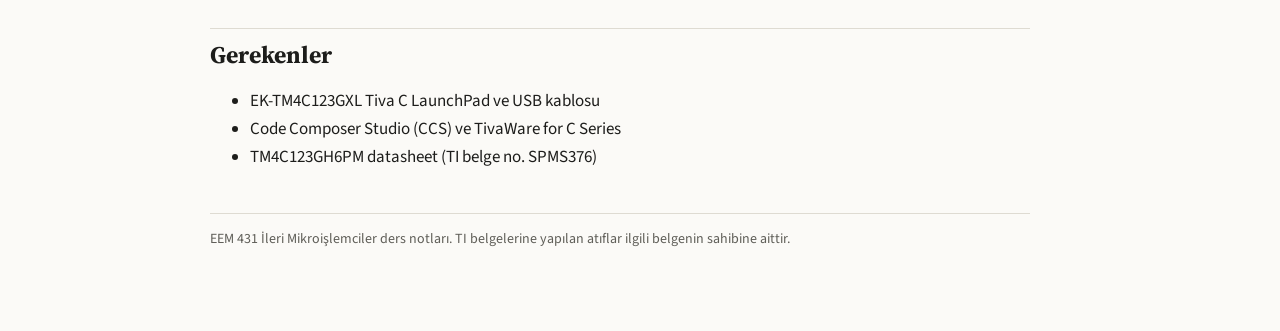
==== commit 0ff324fe: "NVIC notu: numaralar, vektör tablosu, durumlar, öncelik ve PRIGROUP, iç içe kesme, maskeleme, hata i" ====
--- a/index.html
+++ b/index.html
@@ -32,6 +32,7 @@
     <a class="card" href="watchdog/"><h3>10. Watchdog</h3><p>WDT0/WDT1, iki zaman aşımı ve reset, süre hesabı, 5 adımlı başlatma, kilit ve STALL, beslemeyi nereye koymalı, RESC ile reset nedeni, API'siz ve API'li örnekler, TI örneği uyarlaması.</p></a>
     <a class="card" href="i2c/"><h3>11. I2C</h3><p>Açık-drenaj veri yolu, çerçeve (START, adres, ACK, STOP), I2C0 pin ayarı, SCL hızı ve TPR, 12 adımlı başlatma, MCS komutları, API'siz ve API'li örnekler, geri döngü (loopback) ile tek kartta deneme.</p></a>
     <a class="card" href="pwm/"><h3>12. PWM</h3><p>Periyot ve görev oranı, iki modül ve dört üreteç, PWM saati, sayaç olayları ve GENA/GENB, sola/sağa/merkez hizalama, %0 ve %100 uç durumları, API'siz ve API'li örnekler, TI Lab 15 (servo) uyarlaması.</p></a>
+    <a class="card" href="nvic/"><h3>13. NVIC ve Kesme Önceliği</h3><p>İstisna, IRQ ve vektör numaraları, vektör tablosu ve VTABLE, bekleyen ve etkin durumlar, NVIC ve SCB register'ları, 3 bitlik öncelik ve PRIGROUP, iç içe kesme, kuyruk zincirleme ve geç gelen kesme, yığın çerçevesi, PRIMASK/BASEPRI, hata istisnaları, API'siz ve API'li örnekler, TI interrupts örneği uyarlaması.</p></a>
   </div>
 
   <h2>Gerekenler</h2>
